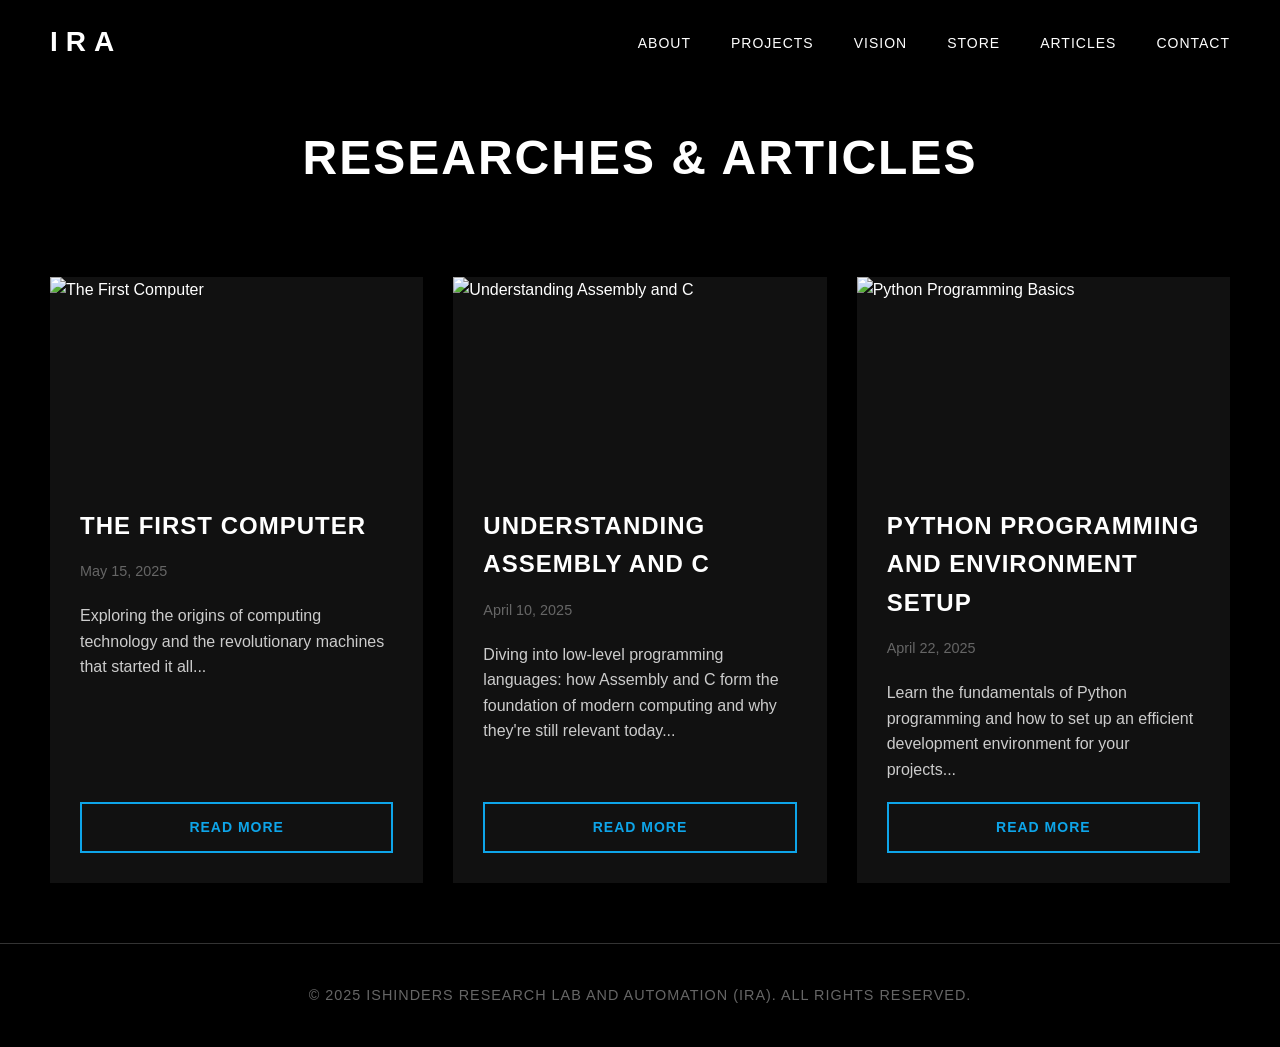
==== articals.html @ dfd9096d "Add files via upload" ====
<!DOCTYPE html>
<html lang="en">

<head>
    <meta charset="UTF-8">
    <meta name="viewport" content="width=device-width, initial-scale=1.0">
    <title>IRA - Articles</title>
    <style>
        * {
            margin: 0;
            padding: 0;
            box-sizing: border-box;
        }

        body {
            font-family: 'Arial', 'Helvetica Neue', sans-serif;
            background-color: #000;
            color: #fff;
            overflow-x: hidden;
            line-height: 1.6;
        }

        /* Navigation */
        .navbar {
            position: fixed;
            top: 0;
            width: 100%;
            display: flex;
            justify-content: space-between;
            align-items: center;
            padding: 20px 50px;
            background: rgba(0, 0, 0, 0.9);
            backdrop-filter: blur(10px);
            z-index: 1000;
            transition: all 0.3s ease;
        }

        .navbar.scrolled {
            background: rgba(0, 0, 0, 0.95);
            padding: 15px 50px;
        }

        .logo {
            font-size: 28px;
            font-weight: 900;
            letter-spacing: 8px;
            color: #fff;
            text-decoration: none;
            text-transform: uppercase;
        }

        .nav-links {
            display: flex;
            gap: 40px;
            list-style: none;
        }

        .nav-links a {
            color: #fff;
            text-decoration: none;
            font-size: 14px;
            font-weight: 500;
            text-transform: uppercase;
            letter-spacing: 1px;
            transition: all 0.3s ease;
            position: relative;
        }

        .nav-links a:hover {
            color: #0ea5e9;
        }

        .nav-links a::after {
            content: '';
            position: absolute;
            width: 0;
            height: 2px;
            bottom: -5px;
            left: 0;
            background-color: #0ea5e9;
            transition: width 0.3s ease;
        }

        .nav-links a:hover::after {
            width: 100%;
        }

        .hamburger {
            display: none;
            flex-direction: column;
            cursor: pointer;
        }

        .hamburger span {
            width: 25px;
            height: 2px;
            background: #fff;
            margin: 3px 0;
            transition: 0.3s;
        }

        /* Articles Section */
        .articles-section {
            padding: 120px 50px 60px;
            max-width: 1400px;
            margin: 0 auto;
        }

        .section-title {
            font-size: 3rem;
            font-weight: 900;
            text-align: center;
            margin-bottom: 80px;
            text-transform: uppercase;
            letter-spacing: 2px;
        }

        /* Article Cards */
        .article-grid {
            display: grid;
            grid-template-columns: repeat(auto-fill, minmax(350px, 1fr));
            gap: 30px;
        }

        .article-card {
            background: #111;
            border-radius: 0;
            overflow: hidden;
            transition: transform 0.3s ease;
            height: 100%;
            display: flex;
            flex-direction: column;
        }

        .article-card:hover {
            transform: translateY(-10px);
        }

        .article-image {
            width: 100%;
            height: 200px;
            object-fit: cover;
        }

        .article-info {
            padding: 30px;
            flex-grow: 1;
            display: flex;
            flex-direction: column;
        }

        .article-info h3 {
            font-size: 1.5rem;
            font-weight: 700;
            margin-bottom: 15px;
            text-transform: uppercase;
            letter-spacing: 1px;
        }

        .article-info p {
            margin-bottom: 20px;
            color: #ccc;
            flex-grow: 1;
        }

        .article-date {
            font-size: 0.9rem;
            color: #666;
            margin-bottom: 20px;
        }

        .read-more {
            display: inline-block;
            padding: 12px 25px;
            background: transparent;
            border: 2px solid #0ea5e9;
            color: #0ea5e9;
            text-decoration: none;
            font-size: 14px;
            font-weight: 600;
            text-transform: uppercase;
            letter-spacing: 1px;
            transition: all 0.3s ease;
            text-align: center;
        }

        .read-more:hover {
            background: #0ea5e9;
            color: #000;
        }

        /* Footer */
        .footer {
            background: #000;
            text-align: center;
            padding: 40px 50px;
            border-top: 1px solid #333;
        }

        .footer p {
            color: #666;
            font-size: 0.9rem;
            text-transform: uppercase;
            letter-spacing: 1px;
        }

        /* Enhanced Responsive Design */
        @media (max-width: 768px) {
            /* Prevent horizontal scroll */
            body {
                overflow-x: hidden;
            }

            .navbar {
                padding: 15px 20px;
            }

            .logo {
                font-size: 20px;
                letter-spacing: 3px;
            }

            .nav-links {
                display: none;
                position: absolute;
                top: 100%;
                left: 0;
                width: 100%;
                background: rgba(0, 0, 0, 0.95);
                flex-direction: column;
                padding: 20px;
                gap: 20px;
            }

            .nav-links.active {
                display: flex;
            }

            .nav-links a {
                padding: 10px 0;
                font-size: 16px;
            }

            .hamburger {
                display: flex;
            }

            .articles-section {
                padding: 100px 15px 40px;
            }

            .section-title {
                font-size: 1.8rem;
                margin-bottom: 40px;
            }

            .article-grid {
                grid-template-columns: 1fr;
            }
        }
    </style>
</head>

<body>
    <!-- Navigation -->
    <nav class="navbar" id="navbar">
        <a href="index.html" class="logo">IRA</a>
        <div class="hamburger" id="hamburger">
            <span></span>
            <span></span>
            <span></span>
        </div>
        <ul class="nav-links" id="nav-links">
            <li><a href="index.html#about">About</a></li>
            <li><a href="index.html#projects">Projects</a></li>
            <li><a href="index.html#vision">Vision</a></li>
            <li><a href="index.html#store">Store</a></li>
            <li><a href="articals.html">Articles</a></li>
            <li><a href="index.html#contact">Contact</a></li>
        </ul>
    </nav>

    <!-- Articles Section -->
    <section class="articles-section">
        <h2 class="section-title">Researches & Articles</h2>

        <!-- Article Grid -->
        <div class="article-grid">
            <!-- Article 1 -->
            <div class="article-card">
            <img src="https://upload.wikimedia.org/wikipedia/commons/a/ac/AnalyticalMachine_Babbage_London.jpg" alt="The First Computer" class="article-image">
            <div class="article-info">
                <h3>The First Computer</h3>
                <div class="article-date">May 15, 2025</div>
                <p>Exploring the origins of computing technology and the revolutionary machines that started it all...</p>
                <a href="articles/first-computers.html" class="read-more">Read More</a>
            </div>
            </div>

            <!-- Article 2 -->
            <div class="article-card">
                <img src="https://upload.wikimedia.org/wikipedia/commons/f/f3/Motorola_6800_Assembly_Language.png" alt="Understanding Assembly and C" class="article-image">
                <div class="article-info">
                    <h3>Understanding Assembly and C</h3>
                    <div class="article-date">April 10, 2025</div>
                    <p>Diving into low-level programming languages: how Assembly and C form the foundation of modern computing and why they're still relevant today...</p>
                    <a href="articles/assembly_and_c.html" class="read-more">Read More</a>
                </div>
            </div>

            <!-- Article 3 -->
            <div class="article-card">
                <img src="https://www.aalpha.net/wp-content/uploads/2019/10/Python-programming-india.jpg" alt="Python Programming Basics" class="article-image">
                <div class="article-info">
                    <h3>Python Programming and Environment Setup</h3>
                    <div class="article-date">April 22, 2025</div>
                    <p>Learn the fundamentals of Python programming and how to set up an efficient development environment for your projects...</p>
                    <a href="articles/python_and_setup.html" class="read-more">Read More</a>
                </div>
            </div>

            <!-- Add more article cards here as needed -->
        </div>
    </section>

    <!-- Footer -->
    <footer class="footer">
        <p>© 2025 Ishinders Research Lab and Automation (IRA). All Rights Reserved.</p>
    </footer>

    <script>
        // Hamburger menu toggle
        const hamburger = document.getElementById('hamburger');
        const navLinks = document.getElementById('nav-links');

        hamburger.addEventListener('click', () => {
            navLinks.classList.toggle('active');
        });

        // Navbar scroll effect
        window.addEventListener('scroll', () => {
            const navbar = document.getElementById('navbar');
            if (window.scrollY > 50) {
                navbar.classList.add('scrolled');
            } else {
                navbar.classList.remove('scrolled');
            }
        });
    </script>
</body>

</html>
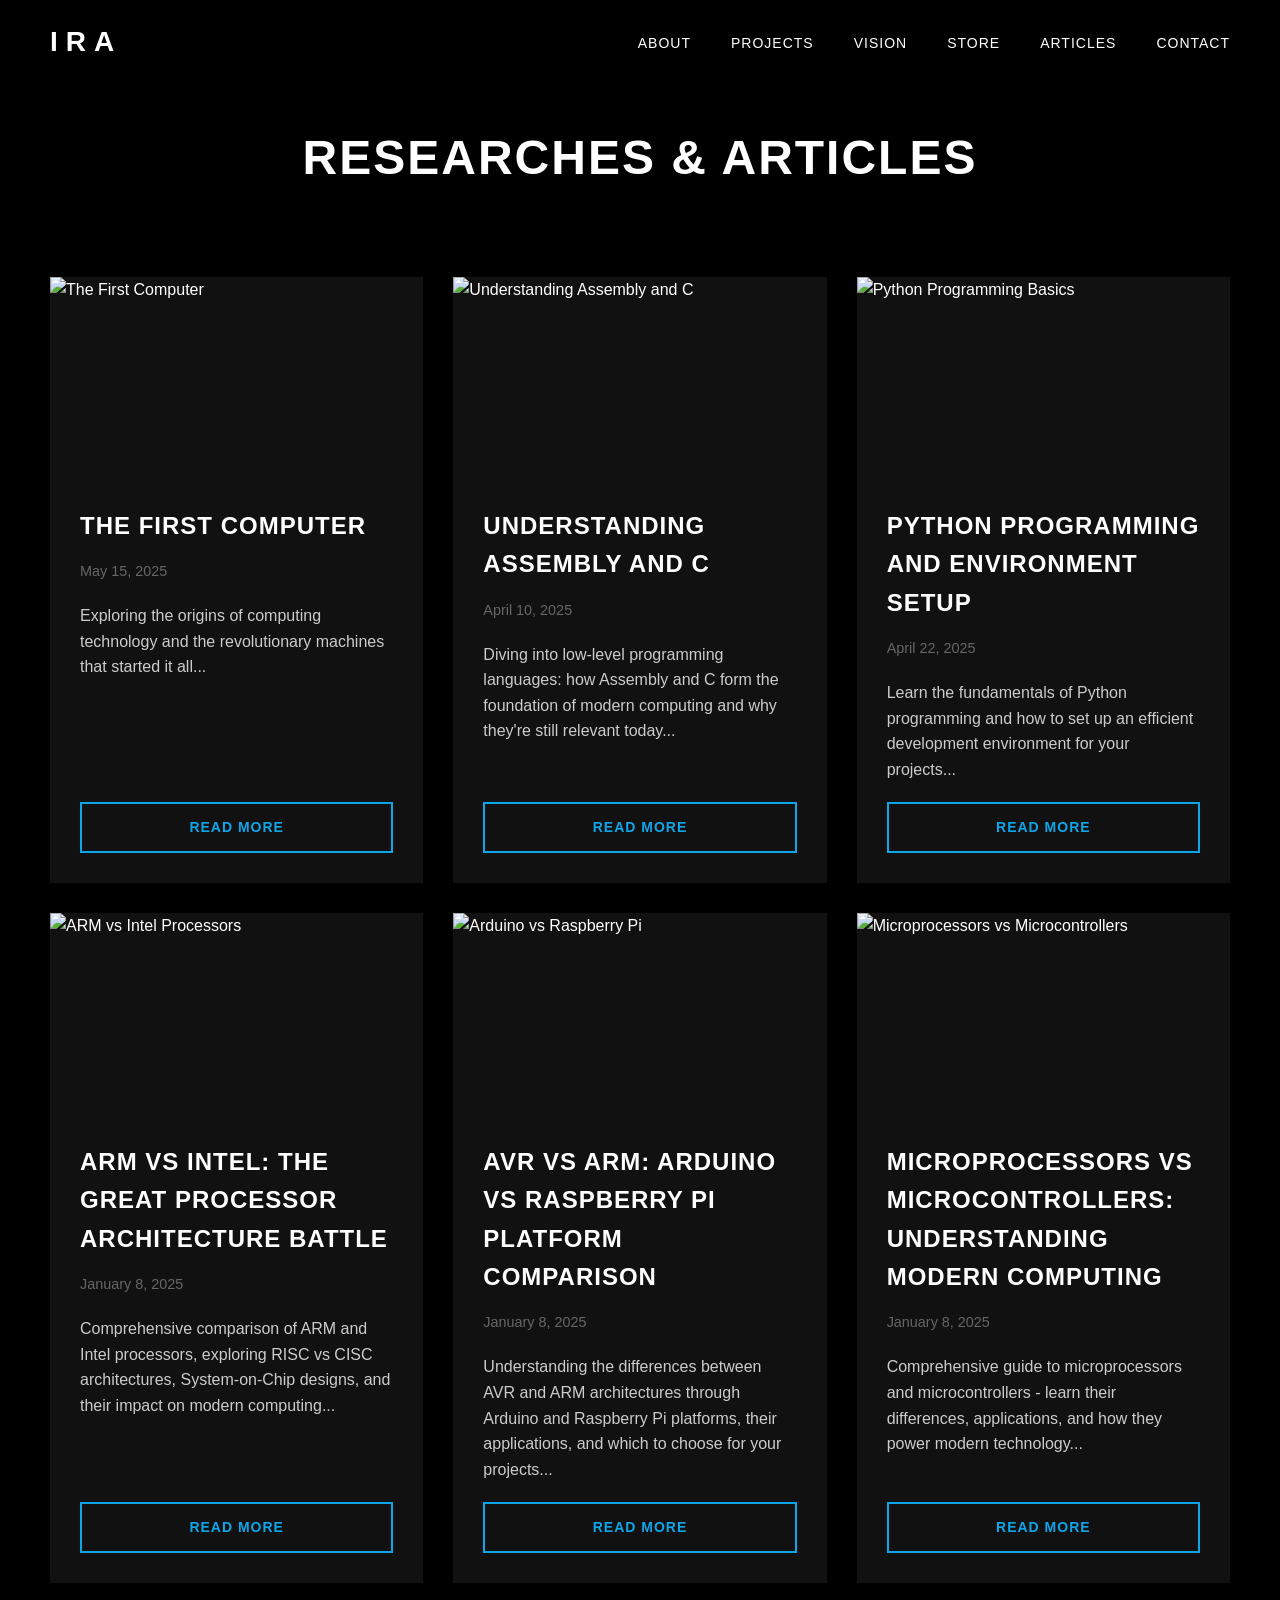
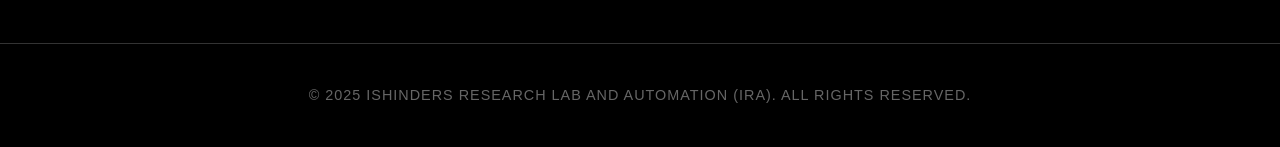
==== commit 7046b92d: "Add files via upload" ====
--- a/articals.html
+++ b/articals.html
@@ -318,7 +318,37 @@
                     <a href="articles/python_and_setup.html" class="read-more">Read More</a>
                 </div>
             </div>
-
+            <div class="article-card">
+                <img src="https://www.maxtangpc.com/uploadfile/image/20240418/1713429022744140.jpg" alt="ARM vs Intel Processors" class="article-image">
+                <div class="article-info">
+                    <h3>ARM vs Intel: The Great Processor Architecture Battle</h3>
+                    <div class="article-date">January 8, 2025</div>
+                    <p>Comprehensive comparison of ARM and Intel processors, exploring RISC vs CISC architectures, System-on-Chip designs, and their impact on modern computing...</p>
+                    <a href="articles/arm_and_intel.html" class="read-more">Read More</a>
+                </div>
+            </div>
+        
+            <!-- Article 5 - NEW: AVR vs ARM -->
+            <div class="article-card">
+                <img src="https://cdn11.bigcommerce.com/s-ybeckn7x79/images/stencil/854x480/uploaded_images/arduino-vs-raspberry-pi.jpg?t=1724093878" alt="Arduino vs Raspberry Pi" class="article-image">
+                <div class="article-info">
+                    <h3>AVR vs ARM: Arduino vs Raspberry Pi Platform Comparison</h3>
+                    <div class="article-date">January 8, 2025</div>
+                    <p>Understanding the differences between AVR and ARM architectures through Arduino and Raspberry Pi platforms, their applications, and which to choose for your projects...</p>
+                    <a href="articles/avr_and_arm.html" class="read-more">Read More</a>
+                </div>
+            </div>
+        
+            <!-- Article 6 - NEW: Microprocessors vs Microcontrollers -->
+            <div class="article-card">
+                <img src="https://www.hackatronic.com/wp-content/uploads/2024/06/Difference-Between-Microprocessor-and-Microcontroller--1103x642.jpg" alt="Microprocessors vs Microcontrollers" class="article-image">
+                <div class="article-info">
+                    <h3>Microprocessors vs Microcontrollers: Understanding Modern Computing</h3>
+                    <div class="article-date">January 8, 2025</div>
+                    <p>Comprehensive guide to microprocessors and microcontrollers - learn their differences, applications, and how they power modern technology...</p>
+                    <a href="articles/processers_and_controllers.html" class="read-more">Read More</a>
+                </div>
+            </div>
             <!-- Add more article cards here as needed -->
         </div>
     </section>
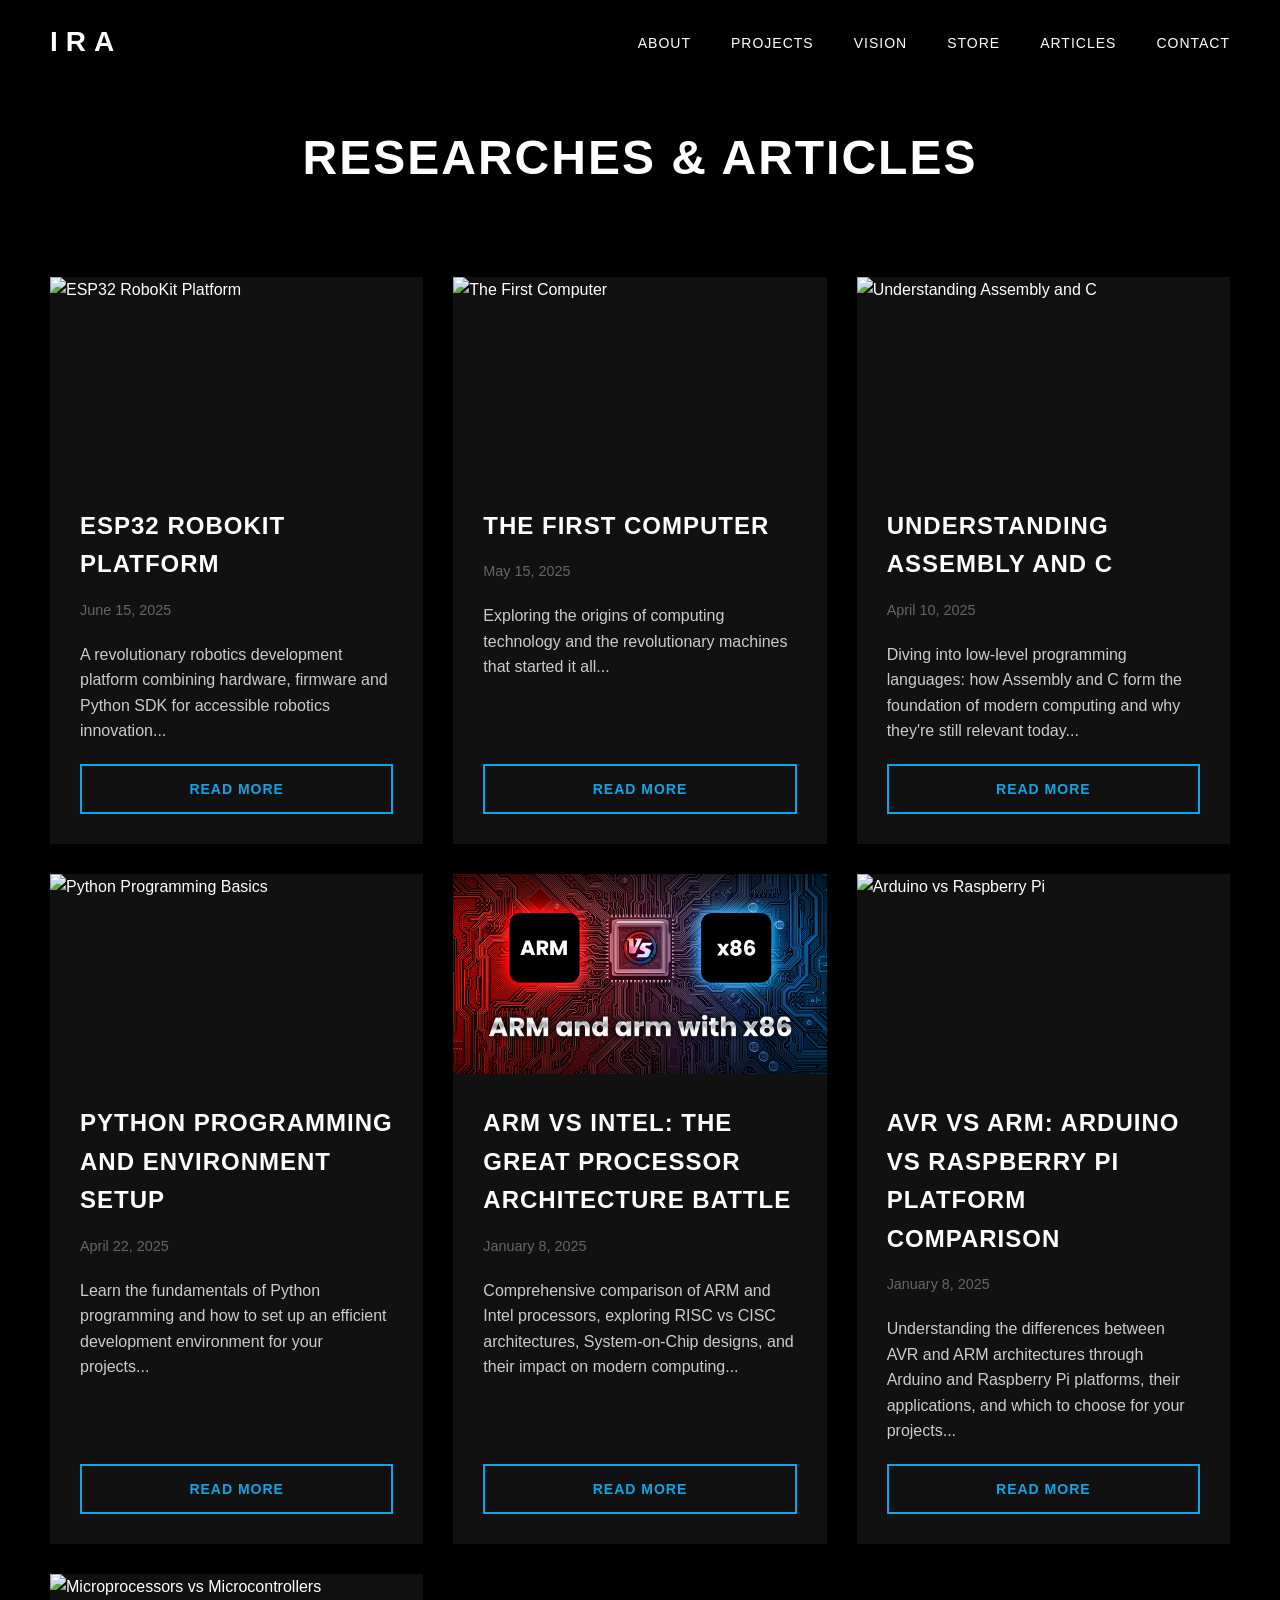
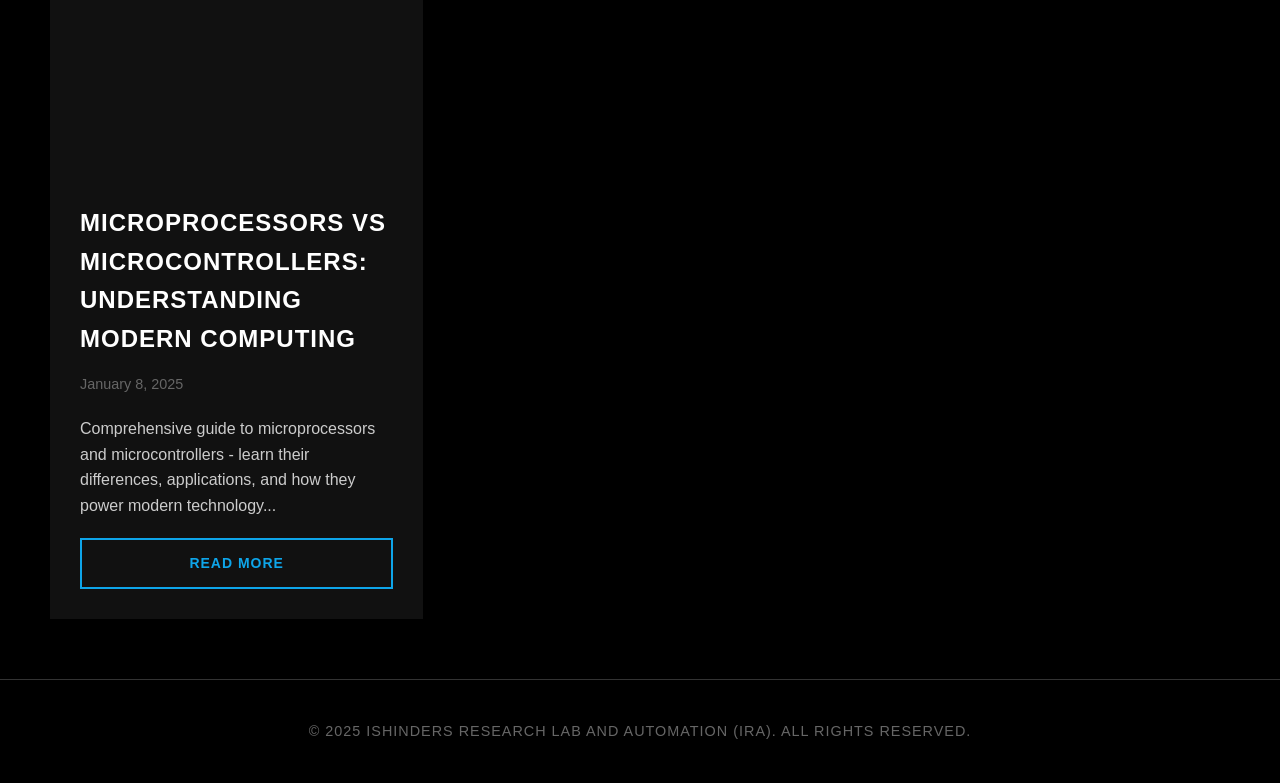
==== commit 764f9545: "Add files via upload" ====
--- a/articals.html
+++ b/articals.html
@@ -5,6 +5,10 @@
     <meta charset="UTF-8">
     <meta name="viewport" content="width=device-width, initial-scale=1.0">
     <title>IRA - Articles</title>
+        <!-- Favicon -->
+    <link rel="icon" href="images/favicon.ico" type="image/x-icon">
+    <link rel="shortcut icon" href="images/favicon.ico" type="image/x-icon">
+    <link rel="apple-touch-icon" href="images/favicon.ico">
     <style>
         * {
             margin: 0;
@@ -286,6 +290,16 @@
 
         <!-- Article Grid -->
         <div class="article-grid">
+                <!-- ESP32 RoboKit Article -->
+                <div class="article-card">
+                    <img src="https://www.electronicwings.com/storage/PlatformSection/TopicContent/424/icon/ESP32%20GPIO%20Banner%20Image.jpg" alt="ESP32 RoboKit Platform" class="article-image">
+                    <div class="article-info">
+                        <h3>ESP32 RoboKit Platform</h3>
+                        <div class="article-date">June 15, 2025</div>
+                        <p>A revolutionary robotics development platform combining hardware, firmware and Python SDK for accessible robotics innovation...</p>
+                        <a href="articles/esp32_robokit.html" class="read-more">Read More</a>
+                    </div>
+                </div>
             <!-- Article 1 -->
             <div class="article-card">
             <img src="https://upload.wikimedia.org/wikipedia/commons/a/ac/AnalyticalMachine_Babbage_London.jpg" alt="The First Computer" class="article-image">
@@ -319,7 +333,7 @@
                 </div>
             </div>
             <div class="article-card">
-                <img src="https://www.maxtangpc.com/uploadfile/image/20240418/1713429022744140.jpg" alt="ARM vs Intel Processors" class="article-image">
+                <img src="images\armvsintel.jpg" alt="ARM vs Intel Processors" class="article-image">
                 <div class="article-info">
                     <h3>ARM vs Intel: The Great Processor Architecture Battle</h3>
                     <div class="article-date">January 8, 2025</div>
